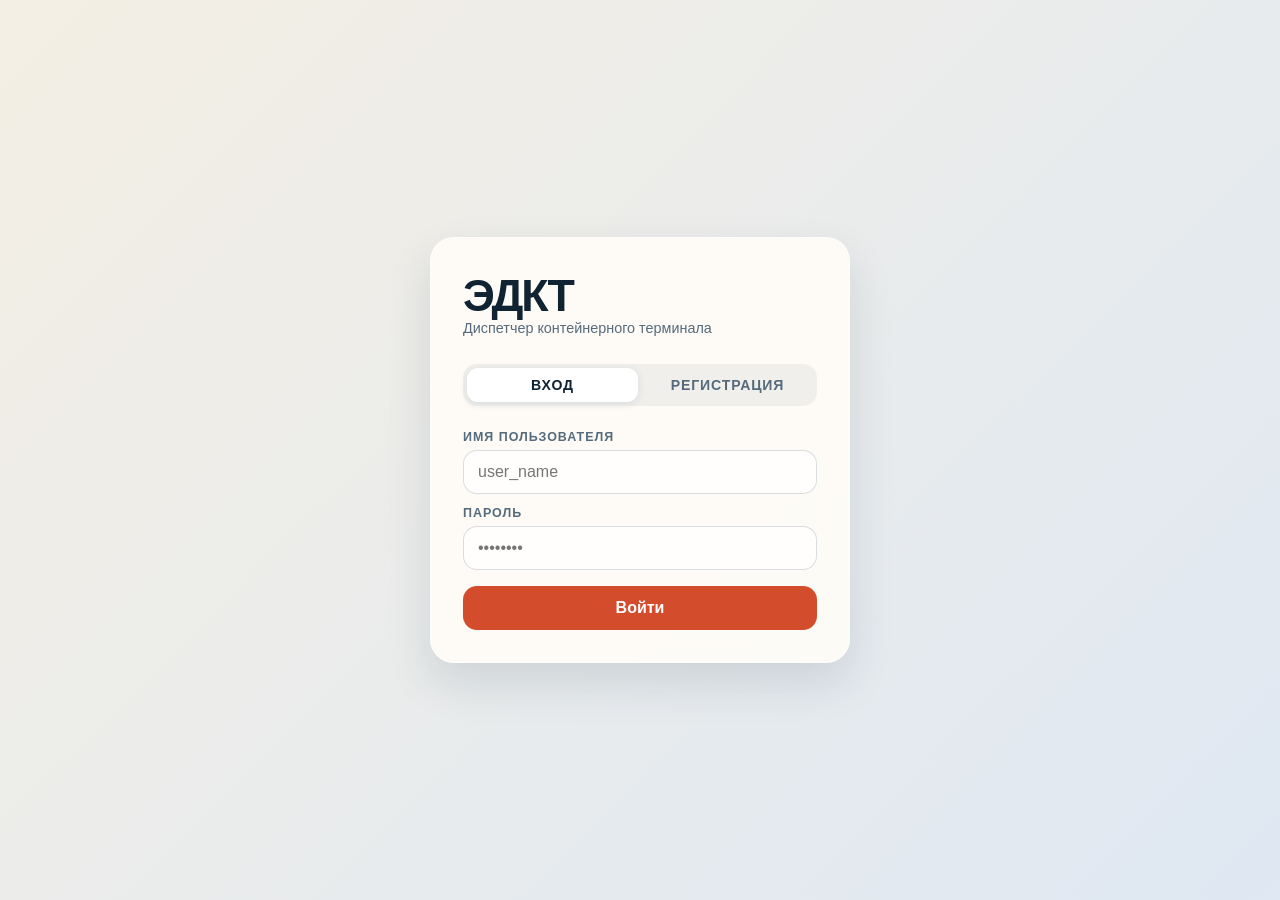
==== Bigchallenges/frontend/crane.html @ 732fe4b8 "feat: add auth flow, crane operator page and task management UI" ====
<!doctype html>
<html lang="ru">
  <head>
    <meta charset="UTF-8" />
    <meta name="viewport" content="width=device-width, initial-scale=1.0" />
    <title>ЭДКТ — Крановщик</title>
    <style>
      :root {
        --bg: linear-gradient(135deg, #f4efe4 0%, #dfe8f3 100%);
        --panel: rgba(255, 252, 247, 0.92);
        --panel-dark: #17324a;
        --line: rgba(23, 50, 74, 0.16);
        --text: #102332;
        --muted: #556b7c;
        --accent: #d34d2d;
        --accent-dark: #a9381d;
        --empty: #f7f1e8;
        --busy: #cfe3f6;
        --shadow: 0 20px 45px rgba(19, 41, 60, 0.12);
      }

      * {
        box-sizing: border-box;
      }

      body {
        margin: 0;
        font-family: "Trebuchet MS", "Segoe UI", sans-serif;
        color: var(--text);
        background: var(--bg);
      }

      /* ── User Bar ── */
      .user-bar {
        position: sticky;
        top: 0;
        z-index: 100;
        background: rgba(23, 50, 74, 0.97);
        backdrop-filter: blur(10px);
        color: white;
        display: flex;
        align-items: center;
        justify-content: space-between;
        padding: 12px 24px;
        gap: 16px;
      }

      .user-bar-left {
        display: flex;
        align-items: center;
        gap: 14px;
        flex-wrap: wrap;
      }

      .user-bar-title {
        font-size: 1.1rem;
        font-weight: 700;
        text-transform: uppercase;
        letter-spacing: 0.1em;
        opacity: 0.9;
      }

      .user-bar-name {
        font-size: 0.95rem;
        opacity: 0.85;
      }

      .role-badge {
        background: rgba(211, 77, 45, 0.85);
        color: white;
        font-size: 0.72rem;
        font-weight: 700;
        text-transform: uppercase;
        letter-spacing: 0.1em;
        padding: 3px 9px;
        border-radius: 8px;
      }

      .ws-badge {
        font-size: 0.78rem;
        font-weight: 700;
        padding: 4px 10px;
        border-radius: 8px;
        letter-spacing: 0.05em;
      }

      .ws-connected {
        background: rgba(40, 167, 80, 0.25);
        color: #6ee496;
        border: 1px solid rgba(40, 167, 80, 0.4);
      }

      .ws-disconnected {
        background: rgba(211, 77, 45, 0.25);
        color: #f4a89a;
        border: 1px solid rgba(211, 77, 45, 0.4);
      }

      .btn-logout {
        background: rgba(255, 255, 255, 0.12);
        color: white;
        border: 1px solid rgba(255, 255, 255, 0.2);
        border-radius: 10px;
        padding: 7px 14px;
        font: inherit;
        font-size: 0.82rem;
        font-weight: 700;
        cursor: pointer;
        text-transform: uppercase;
        letter-spacing: 0.06em;
        transition: background 0.18s;
        width: auto;
      }

      .btn-logout:hover {
        background: rgba(255, 255, 255, 0.22);
        transform: none;
      }

      /* ── Page ── */
      .page {
        max-width: 960px;
        margin: 0 auto;
        padding: 32px 20px 48px;
      }

      /* ── Hero ── */
      .hero {
        display: grid;
        grid-template-columns: 1.2fr 0.8fr;
        gap: 18px;
        margin-bottom: 28px;
      }

      .hero-card,
      .summary,
      .table-panel {
        background: var(--panel);
        border: 1px solid rgba(255, 255, 255, 0.6);
        border-radius: 24px;
        box-shadow: var(--shadow);
        backdrop-filter: blur(12px);
      }

      .hero-card {
        padding: 28px;
      }

      .hero h1 {
        margin: 0 0 8px;
        font-size: clamp(1.6rem, 3vw, 2.6rem);
        line-height: 0.95;
        letter-spacing: -0.05em;
        text-transform: uppercase;
      }

      .hero p {
        margin: 0;
        color: var(--muted);
        font-size: 0.95rem;
      }

      .hero-actions {
        display: flex;
        gap: 10px;
        flex-wrap: wrap;
        margin-top: 18px;
      }

      .summary {
        padding: 24px;
        display: grid;
        gap: 12px;
        align-content: start;
      }

      .summary-title {
        font-size: 0.8rem;
        text-transform: uppercase;
        letter-spacing: 0.12em;
        color: var(--muted);
      }

      /* ── Table panel ── */
      .table-panel {
        padding: 24px;
      }

      .panel-head {
        display: flex;
        align-items: center;
        justify-content: space-between;
        gap: 12px;
        margin-bottom: 20px;
        flex-wrap: wrap;
      }

      .panel-head h2 {
        margin: 0;
        font-size: 1rem;
        text-transform: uppercase;
        letter-spacing: 0.08em;
      }

      .panel-head p {
        margin: 4px 0 0;
        color: var(--muted);
        font-size: 0.88rem;
      }

      /* ── Buttons ── */
      button {
        border-radius: 14px;
        font: inherit;
        border: 0;
        padding: 10px 16px;
        font-weight: 700;
        cursor: pointer;
        transition:
          transform 0.18s ease,
          background 0.18s ease;
        width: auto;
      }

      button:hover {
        transform: translateY(-1px);
      }

      button:active {
        transform: translateY(0);
      }

      .btn-primary {
        background: var(--accent);
        color: white;
      }

      .btn-primary:hover {
        background: var(--accent-dark);
      }

      .btn-secondary {
        background: #183852;
        color: white;
      }

      .btn-secondary:hover {
        background: #10293d;
      }

      .btn-sm {
        padding: 6px 12px;
        font-size: 0.82rem;
        border-radius: 10px;
      }

      .btn-start {
        background: rgba(24, 56, 82, 0.12);
        color: #183852;
      }

      .btn-start:hover {
        background: #183852;
        color: white;
      }

      .btn-done {
        background: rgba(40, 167, 80, 0.12);
        color: #1a7a3c;
      }

      .btn-done:hover {
        background: rgba(40, 167, 80, 0.9);
        color: white;
      }

      /* ── Task cards ── */
      .task-card {
        background: rgba(255, 255, 255, 0.7);
        border: 1px solid rgba(16, 35, 50, 0.1);
        border-radius: 18px;
        overflow: hidden;
        margin-bottom: 14px;
      }

      .task-card-header {
        display: flex;
        align-items: center;
        gap: 12px;
        padding: 14px 18px;
        background: rgba(23, 50, 74, 0.05);
        border-bottom: 1px solid rgba(16, 35, 50, 0.07);
        flex-wrap: wrap;
      }

      .task-id {
        font-weight: 700;
        font-size: 0.95rem;
        text-transform: uppercase;
        letter-spacing: 0.05em;
      }

      .task-meta {
        color: var(--muted);
        font-size: 0.85rem;
        flex: 1;
      }

      /* ── Action items ── */
      .action-item {
        display: grid;
        grid-template-columns: auto 1fr 1fr auto auto;
        gap: 10px;
        align-items: center;
        padding: 12px 18px;
        border-bottom: 1px solid rgba(16, 35, 50, 0.06);
        font-size: 0.88rem;
      }

      .action-item:last-child {
        border-bottom: 0;
      }

      .action-type-badge {
        background: rgba(23, 50, 74, 0.1);
        color: var(--text);
        font-size: 0.72rem;
        font-weight: 700;
        text-transform: uppercase;
        letter-spacing: 0.08em;
        padding: 3px 8px;
        border-radius: 7px;
        white-space: nowrap;
      }

      .action-cont {
        font-family: "Consolas", monospace;
        font-size: 0.88rem;
        font-weight: 700;
      }

      .action-route {
        color: var(--muted);
        font-size: 0.82rem;
      }

      /* ── Status badges ── */
      .status-badge {
        font-size: 0.72rem;
        font-weight: 700;
        text-transform: uppercase;
        letter-spacing: 0.08em;
        padding: 3px 9px;
        border-radius: 8px;
        white-space: nowrap;
      }

      .status-pending {
        background: rgba(23, 50, 74, 0.08);
        color: var(--muted);
      }

      .status-sent {
        background: rgba(207, 227, 246, 0.7);
        color: #1a4a6e;
      }

      .status-in_progress {
        background: rgba(255, 193, 7, 0.2);
        color: #7a5c00;
      }

      .status-done {
        background: rgba(40, 167, 80, 0.15);
        color: #1a7a3c;
      }

      .status-failed {
        background: rgba(211, 77, 45, 0.15);
        color: var(--accent-dark);
      }

      /* ── Info box ── */
      .info-box {
        padding: 12px 14px;
        border-radius: 14px;
        background: rgba(255, 255, 255, 0.72);
        border: 1px solid rgba(16, 35, 50, 0.08);
        font-size: 0.92rem;
        min-height: 48px;
        word-break: break-word;
      }

      /* ── Misc ── */
      .subtle {
        color: var(--muted);
        font-size: 0.88rem;
      }

      .loader {
        display: inline-block;
        width: 14px;
        height: 14px;
        border: 2px solid rgba(16, 35, 50, 0.15);
        border-top-color: var(--accent);
        border-radius: 50%;
        animation: spin 0.6s linear infinite;
        vertical-align: middle;
        margin-right: 6px;
      }

      @keyframes spin {
        to {
          transform: rotate(360deg);
        }
      }

      /* ── Toast notifications ── */
      .toast-container {
        position: fixed;
        bottom: 24px;
        right: 24px;
        z-index: 200;
        display: flex;
        flex-direction: column;
        gap: 10px;
        pointer-events: none;
      }

      .toast {
        background: var(--panel-dark);
        color: white;
        padding: 14px 18px;
        border-radius: 16px;
        box-shadow: 0 8px 24px rgba(0, 0, 0, 0.3);
        font-size: 0.9rem;
        max-width: 320px;
        pointer-events: auto;
        animation: slideIn 0.3s ease;
      }

      .toast-title {
        font-weight: 700;
        font-size: 0.78rem;
        text-transform: uppercase;
        letter-spacing: 0.08em;
        opacity: 0.7;
        margin-bottom: 4px;
      }

      @keyframes slideIn {
        from {
          transform: translateX(120%);
          opacity: 0;
        }
        to {
          transform: translateX(0);
          opacity: 1;
        }
      }

      @keyframes slideOut {
        to {
          transform: translateX(120%);
          opacity: 0;
        }
      }

      /* ── Responsive ── */
      @media (max-width: 768px) {
        .hero {
          grid-template-columns: 1fr;
        }

        .action-item {
          grid-template-columns: auto 1fr;
          gap: 6px;
        }

        .action-item .action-route,
        .action-item .status-badge {
          grid-column: span 2;
        }

        .action-item .action-btn-wrap {
          grid-column: span 2;
        }
      }
    </style>
  </head>
  <body>
    <!-- ═══ USER BAR ═══ -->
    <header class="user-bar">
      <div class="user-bar-left">
        <span class="user-bar-title">ЭДКТ</span>
        <span class="user-bar-name" id="ub_name">—</span>
        <span class="role-badge">Крановщик</span>
      </div>
      <div style="display: flex; gap: 8px; align-items: center">
        <span id="ws_badge" class="ws-badge ws-disconnected">● Отключён</span>
        <button class="btn-logout" onclick="logout()">Выйти</button>
      </div>
    </header>

    <div class="page">
      <!-- ═══ HERO ═══ -->
      <section class="hero">
        <div class="hero-card">
          <h1>Мои задания</h1>
          <p>
            Список заданий, назначенных вам. Получайте уведомления о новых
            заданиях в реальном времени.
          </p>
          <div class="hero-actions">
            <button class="btn-secondary" onclick="loadTasks()">
              Обновить список
            </button>
          </div>
        </div>
        <aside class="summary">
          <div class="summary-title">Статус</div>
          <div class="info-box" id="status_box">Инициализация...</div>
        </aside>
      </section>

      <!-- ═══ TASKS ═══ -->
      <div class="table-panel">
        <div class="panel-head">
          <div>
            <h2>Задания</h2>
            <p>Нажмите «Начать» или «Завершить» для смены статуса действия.</p>
          </div>
          <button class="btn-secondary" onclick="loadTasks()">Обновить</button>
        </div>
        <div id="tasks_list">
          <p class="subtle">
            <span class="loader"></span>Загрузка заданий...
          </p>
        </div>
      </div>
    </div>

    <!-- ═══ TOAST CONTAINER ═══ -->
    <div class="toast-container" id="toast_container"></div>

    <script>
      const API = "http://127.0.0.1:8000";
      const WS_URL = "ws://127.0.0.1:8000/ws";

      let ws = null;
      let wsReconnectTimer = null;

      // ── Auth guard ──
      const token = localStorage.getItem("token");
      if (!token) {
        location.href = "login.html";
      }

      function authHeaders() {
        return { Authorization: "Bearer " + token };
      }

      function logout() {
        if (ws) ws.close();
        localStorage.removeItem("token");
        localStorage.removeItem("user");
        location.href = "login.html";
      }

      function setStatus(msg) {
        document.getElementById("status_box").textContent = msg;
      }

      // ── Init ──
      async function init() {
        try {
          const res = await fetch(API + "/user/me", {
            headers: authHeaders(),
          });
          if (!res.ok) {
            logout();
            return;
          }
          const user = await res.json();
          if (user.role !== "crane_operator") {
            location.href = "index.html";
            return;
          }
          const name =
            user.user_name || user.username || user.name || "ID " + user.id;
          document.getElementById("ub_name").textContent = name;
          setStatus("Добро пожаловать, " + name + "!");
          connectWebSocket();
          loadTasks();
        } catch (e) {
          logout();
        }
      }

      // ── WebSocket ──
      function connectWebSocket() {
        if (ws && ws.readyState === WebSocket.OPEN) return;

        ws = new WebSocket(WS_URL + "?token=" + encodeURIComponent(token));

        ws.onopen = () => {
          setBadge(true);
          setStatus("WebSocket подключён. Ожидание заданий...");
          clearTimeout(wsReconnectTimer);
        };

        ws.onmessage = (event) => {
          try {
            const msg = JSON.parse(event.data);
            if (msg.type === "new_task") {
              showToast(
                "Новое задание",
                "Задание #" +
                  msg.task_id +
                  " — " +
                  msg.actions_count +
                  " действий",
              );
              setStatus("Получено новое задание #" + msg.task_id + ".");
              loadTasks();
            }
          } catch {
            // ignore non-JSON messages
          }
        };

        ws.onclose = () => {
          setBadge(false);
          wsReconnectTimer = setTimeout(connectWebSocket, 3000);
        };

        ws.onerror = () => {
          ws.close();
        };
      }

      function setBadge(connected) {
        const badge = document.getElementById("ws_badge");
        badge.textContent = connected ? "● Онлайн" : "● Отключён";
        badge.className =
          "ws-badge " + (connected ? "ws-connected" : "ws-disconnected");
      }

      // ── Tasks ──
      async function loadTasks() {
        const container = document.getElementById("tasks_list");
        container.innerHTML =
          '<p class="subtle"><span class="loader"></span>Загрузка...</p>';
        try {
          const res = await fetch(
            API + "/cran/tasks?assigned_to_me=true&status=sent",
            { headers: authHeaders() },
          );
          const data = await res.json();
          if (!res.ok) {
            container.innerHTML =
              '<p class="subtle" style="color:var(--accent)">Ошибка: ' +
              JSON.stringify(data) +
              "</p>";
            return;
          }
          if (!Array.isArray(data) || data.length === 0) {
            container.innerHTML =
              '<p class="subtle">Заданий пока нет.</p>';
            return;
          }
          container.innerHTML = data
            .map((task) => renderTaskCard(task))
            .join("");
        } catch (e) {
          container.innerHTML =
            '<p class="subtle" style="color:var(--accent)">Ошибка соединения: ' +
            e.message +
            "</p>";
        }
      }

      const STATUS_LABEL = {
        pending: "Ожидает",
        sent: "Отправлено",
        in_progress: "В работе",
        done: "Завершено",
        failed: "Ошибка",
      };

      const ACTION_LABEL = {
        load: "Погрузка",
        add: "Добавление",
        rear: "Перестановка",
      };

      function renderTaskCard(task) {
        const statusLabel = STATUS_LABEL[task.status] || task.status;
        const actionsHtml = (task.actions || [])
          .map((a) => {
            const statusClass = "status-" + a.status;
            const aLabel = STATUS_LABEL[a.status] || a.status;
            const typeLabel = ACTION_LABEL[a.action_type] || a.action_type;

            let actionBtn = "";
            if (a.status === "pending") {
              actionBtn = `<div class="action-btn-wrap">
                <button class="btn-sm btn-start" onclick="updateAction(${task.id},${a.id},'in_progress')">
                  Начать
                </button>
              </div>`;
            } else if (a.status === "in_progress") {
              actionBtn = `<div class="action-btn-wrap">
                <button class="btn-sm btn-done" onclick="updateAction(${task.id},${a.id},'done')">
                  Завершить
                </button>
              </div>`;
            } else {
              actionBtn = '<div class="action-btn-wrap"></div>';
            }

            return `
            <div class="action-item">
              <span class="action-type-badge">${typeLabel}</span>
              <span class="action-cont">${a.cont_num || "—"}</span>
              <span class="action-route">${a.from_loc || "—"} → ${a.to_loc || "—"}</span>
              <span class="status-badge ${statusClass}">${aLabel}</span>
              ${actionBtn}
            </div>`;
          })
          .join("");

        return `
        <div class="task-card">
          <div class="task-card-header">
            <span class="task-id">Задание #${task.id}</span>
            <span class="task-meta">${(task.actions || []).length} действий</span>
            <span class="status-badge status-${task.status}">${statusLabel}</span>
          </div>
          ${actionsHtml}
        </div>`;
      }

      async function updateAction(taskId, actionId, newStatus) {
        try {
          const res = await fetch(
            API + "/cran/tasks/" + taskId + "/actions/" + actionId,
            {
              method: "PATCH",
              headers: {
                ...authHeaders(),
                "Content-Type": "application/json",
              },
              body: JSON.stringify({ status: newStatus }),
            },
          );
          if (!res.ok) {
            const data = await res.json();
            showToast(
              "Ошибка",
              data.detail || "Не удалось обновить статус действия",
            );
            return;
          }
          setStatus(
            "Действие " +
              actionId +
              " в задании #" +
              taskId +
              " → " +
              (STATUS_LABEL[newStatus] || newStatus),
          );
          loadTasks();
        } catch (e) {
          showToast("Ошибка", e.message);
        }
      }

      // ── Toast ──
      function showToast(title, message) {
        const container = document.getElementById("toast_container");
        const toast = document.createElement("div");
        toast.className = "toast";
        toast.innerHTML = `<div class="toast-title">${title}</div><div>${message}</div>`;
        container.appendChild(toast);
        setTimeout(() => {
          toast.style.animation = "slideOut 0.3s ease forwards";
          setTimeout(() => toast.remove(), 320);
        }, 5000);
      }

      init();
    </script>
  </body>
</html>
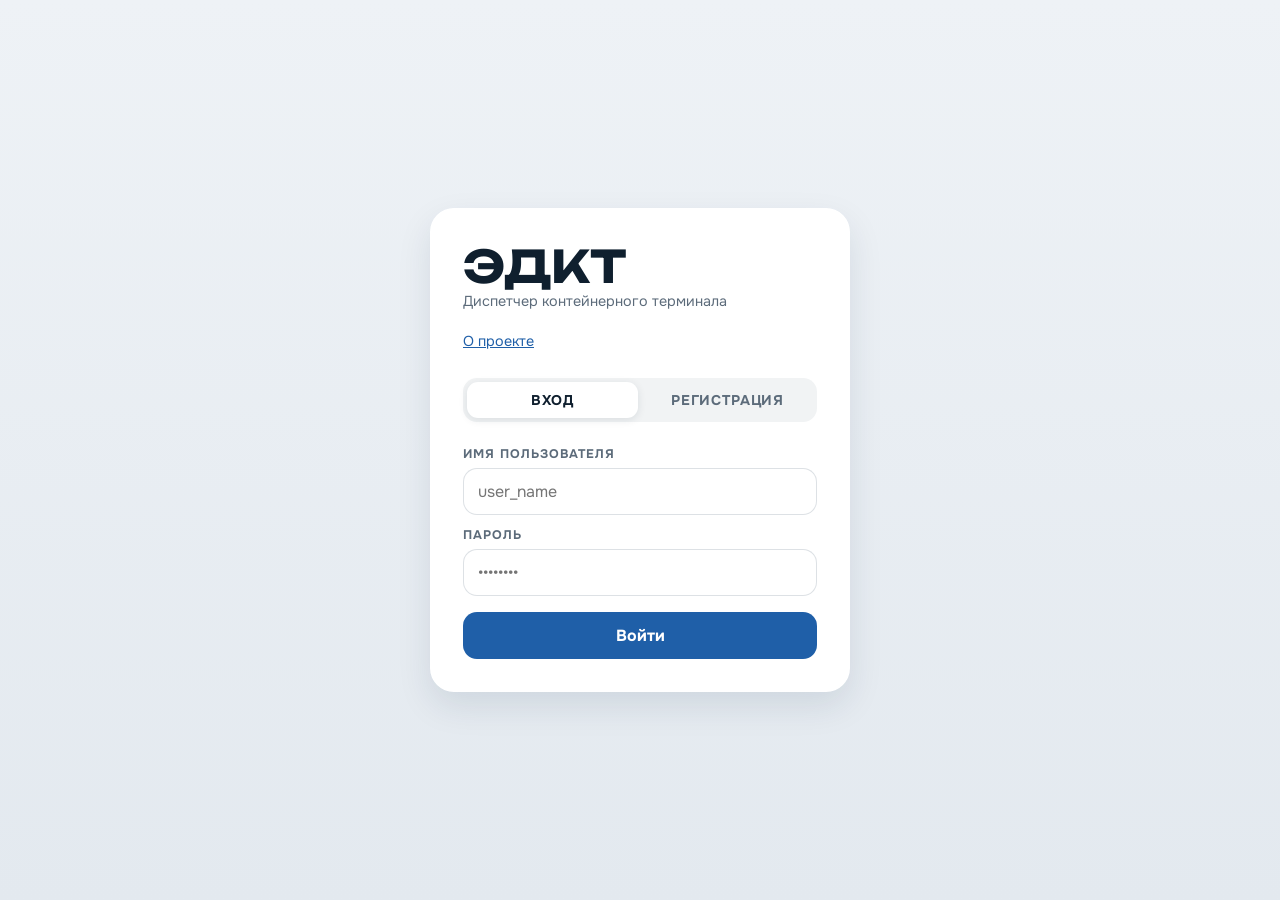
==== commit c42c0b07: "feat: новый дизайн интерфейса и страница-визитка ЭДКТ - theme.css: цвета порта (морской и сигнальный" ====
--- a/Bigchallenges/frontend/crane.html
+++ b/Bigchallenges/frontend/crane.html
@@ -248,6 +248,19 @@
         background: #10293d;
       }
 
+      .crane-pick {
+        display: flex;
+        gap: 8px;
+        margin-bottom: 10px;
+      }
+      .crane-pick select {
+        flex: 1;
+        padding: 10px 12px;
+        border-radius: 12px;
+        border: 1px solid rgba(0, 0, 0, 0.12);
+        font: inherit;
+        background: #fff;
+      }
       .btn-sm {
         padding: 6px 12px;
         font-size: 0.82rem;
@@ -487,6 +500,7 @@
         }
       }
     </style>
+      <link rel="stylesheet" href="theme.css" />
   </head>
   <body>
     <!-- ═══ USER BAR ═══ -->
@@ -520,6 +534,12 @@
         <aside class="summary">
           <div class="summary-title">Статус</div>
           <div class="info-box" id="status_box">Инициализация...</div>
+          <div class="summary-title" style="margin-top: 18px">Мой кран</div>
+          <div class="crane-pick">
+            <select id="crane_select"></select>
+            <button class="btn-secondary" onclick="takeCrane()">Занять</button>
+          </div>
+          <div class="info-box" id="crane_box">Кран не выбран</div>
         </aside>
       </section>
 
@@ -590,11 +610,42 @@
             user.user_name || user.username || user.name || "ID " + user.id;
           document.getElementById("ub_name").textContent = name;
           setStatus("Добро пожаловать, " + name + "!");
+          window.ME = user;
           connectWebSocket();
+          loadCranes();
           loadTasks();
         } catch (e) {
           logout();
         }
+      }
+
+      // ── Краны: крановщик выбирает кран в начале смены ──
+      async function loadCranes() {
+        try {
+          const res = await fetch(API + "/cran/cranes", { headers: authHeaders() });
+          const cranes = await res.json();
+          if (!res.ok) return;
+          const mine = cranes.find((c) => window.ME && c.operator_name === window.ME.user_name);
+          document.getElementById("crane_select").innerHTML = cranes
+            .map((c) => `<option value="${c.crane_id}" ${mine && mine.crane_id === c.crane_id ? "selected" : ""}>${c.name}${c.operator_name && (!mine || mine.crane_id !== c.crane_id) ? " (занят: " + c.operator_name + ")" : ""}</option>`)
+            .join("");
+          document.getElementById("crane_box").textContent = mine
+            ? "Вы работаете на кране «" + mine.name + "»."
+            : "Кран не выбран — выберите кран, чтобы получать наряды на него.";
+        } catch {}
+      }
+
+      async function takeCrane() {
+        const id = document.getElementById("crane_select").value;
+        if (!id) return;
+        const res = await fetch(API + "/cran/cranes/" + id + "/take", {
+          method: "POST",
+          headers: authHeaders(),
+        });
+        const data = await res.json();
+        setStatus(res.ok ? "Вы заняли кран «" + data.name + "»." : data.detail || JSON.stringify(data));
+        loadCranes();
+        loadTasks();
       }
 
       // ── WebSocket ──
@@ -689,6 +740,9 @@
       };
 
       const ACTION_LABEL = {
+        LOAD: "Погрузка",
+        ADD: "Добавление",
+        REAR: "Перестановка",
         load: "Погрузка",
         add: "Добавление",
         rear: "Перестановка",
--- a/Bigchallenges/frontend/theme.css
+++ b/Bigchallenges/frontend/theme.css
@@ -0,0 +1,74 @@
+/* ЭДКТ — общая тема интерфейса.
+   Цвета порта: морской синий (надёжность), сигнальный синий (действия),
+   оранжевый как у кранов и сигнальных жилетов (внимание), бетон площадки (фон). */
+@import url("https://fonts.googleapis.com/css2?family=Onest:wght@400;500;600;700&family=Unbounded:wght@500;700;800&display=swap");
+
+:root {
+  --harbor: #0e2a47;
+  --signal: #1f5fa8;
+  --signal-dark: #174a84;
+  --safety: #f06a1d;
+  --safety-dark: #c9520f;
+  --concrete: #e9edf1;
+  --steel: #5c6b7a;
+  --ink: #0f1f2e;
+  --ok: #1e8a5a;
+
+  --bg: linear-gradient(180deg, #eef2f6 0%, #e3e9ef 100%);
+  --panel: #ffffff;
+  --panel-dark: var(--harbor);
+  --line: rgba(14, 42, 71, 0.14);
+  --text: var(--ink);
+  --muted: var(--steel);
+  --accent: var(--safety);
+  --accent-dark: var(--safety-dark);
+  --empty: #f3f6f9;
+  --busy: #d9e6f5;
+  --shadow: 0 14px 34px rgba(14, 42, 71, 0.1);
+  --font-ui: "Onest", "Segoe UI", system-ui, sans-serif;
+  --font-display: "Unbounded", "Onest", system-ui, sans-serif;
+}
+
+body {
+  font-family: var(--font-ui);
+  font-feature-settings: "tnum" 1;
+}
+
+h1, h2, .brand, .logo, .user-bar-logo {
+  font-family: var(--font-display);
+  letter-spacing: -0.01em;
+}
+
+/* коды ячеек и номера контейнеров — табличные цифры вместо Consolas */
+[style*="Consolas"], .endpoint-tag, .rec-cell-name, td strong {
+  font-family: var(--font-ui) !important;
+  font-variant-numeric: tabular-nums;
+  letter-spacing: 0.02em;
+}
+
+button.btn-primary, .btn-primary {
+  background: var(--signal);
+}
+button.btn-primary:hover, .btn-primary:hover {
+  background: var(--signal-dark);
+}
+
+:focus-visible {
+  outline: 3px solid var(--safety);
+  outline-offset: 2px;
+}
+
+td.busy {
+  background: var(--busy);
+}
+td.empty {
+  background: var(--empty);
+}
+
+@media (prefers-reduced-motion: reduce) {
+  *, *::before, *::after {
+    animation-duration: 0.01ms !important;
+    animation-iteration-count: 1 !important;
+    transition-duration: 0.01ms !important;
+  }
+}
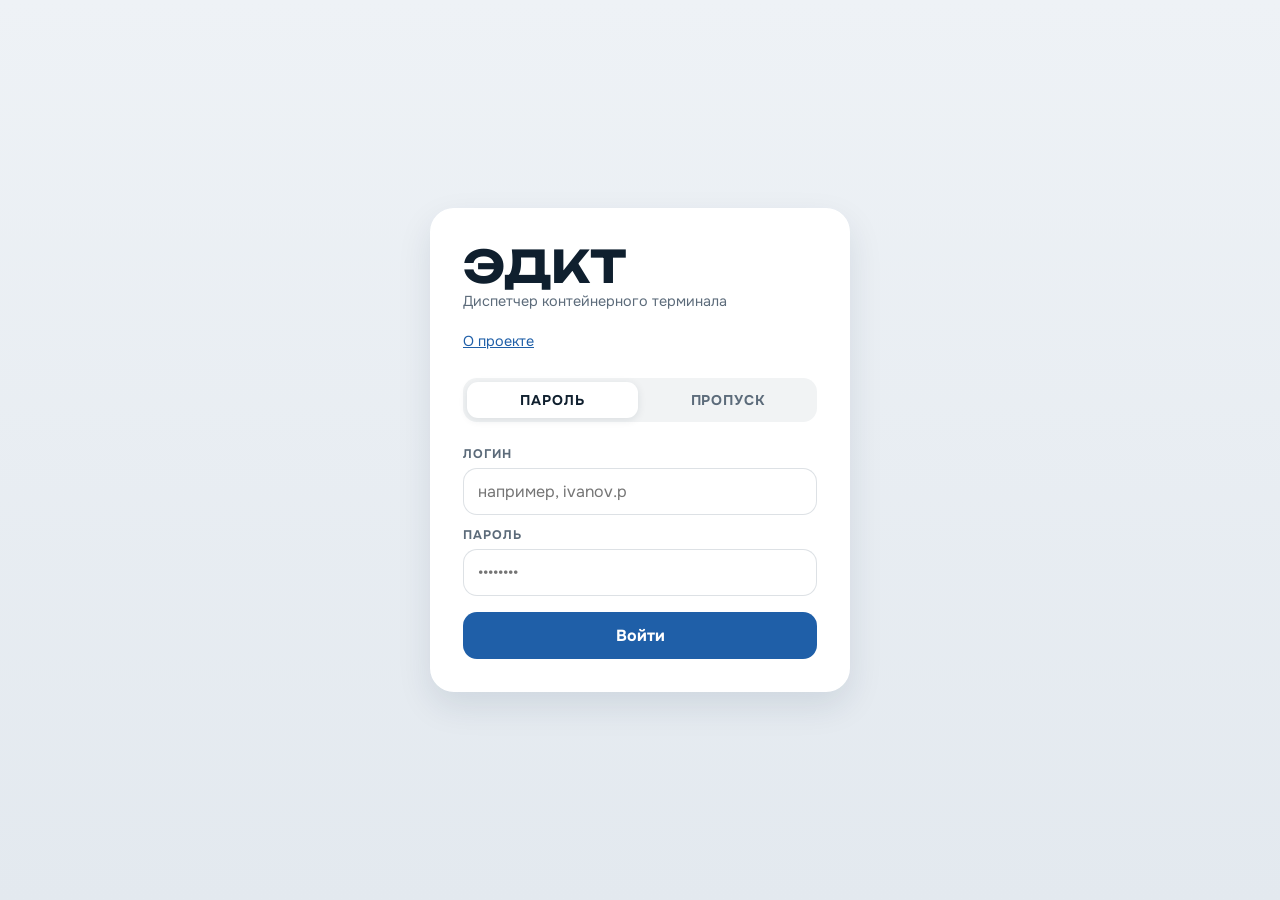
==== commit e596de5d: "feat(auth): начальник площадки, сотрудники по ФИО, вход по пропуску с QR-кодом - роль manager: регис" ====
--- a/Bigchallenges/frontend/crane.html
+++ b/Bigchallenges/frontend/crane.html
@@ -607,6 +607,7 @@
             return;
           }
           const name =
+            [user.first_name, user.last_name].filter(Boolean).join(" ") ||
             user.user_name || user.username || user.name || "ID " + user.id;
           document.getElementById("ub_name").textContent = name;
           setStatus("Добро пожаловать, " + name + "!");
